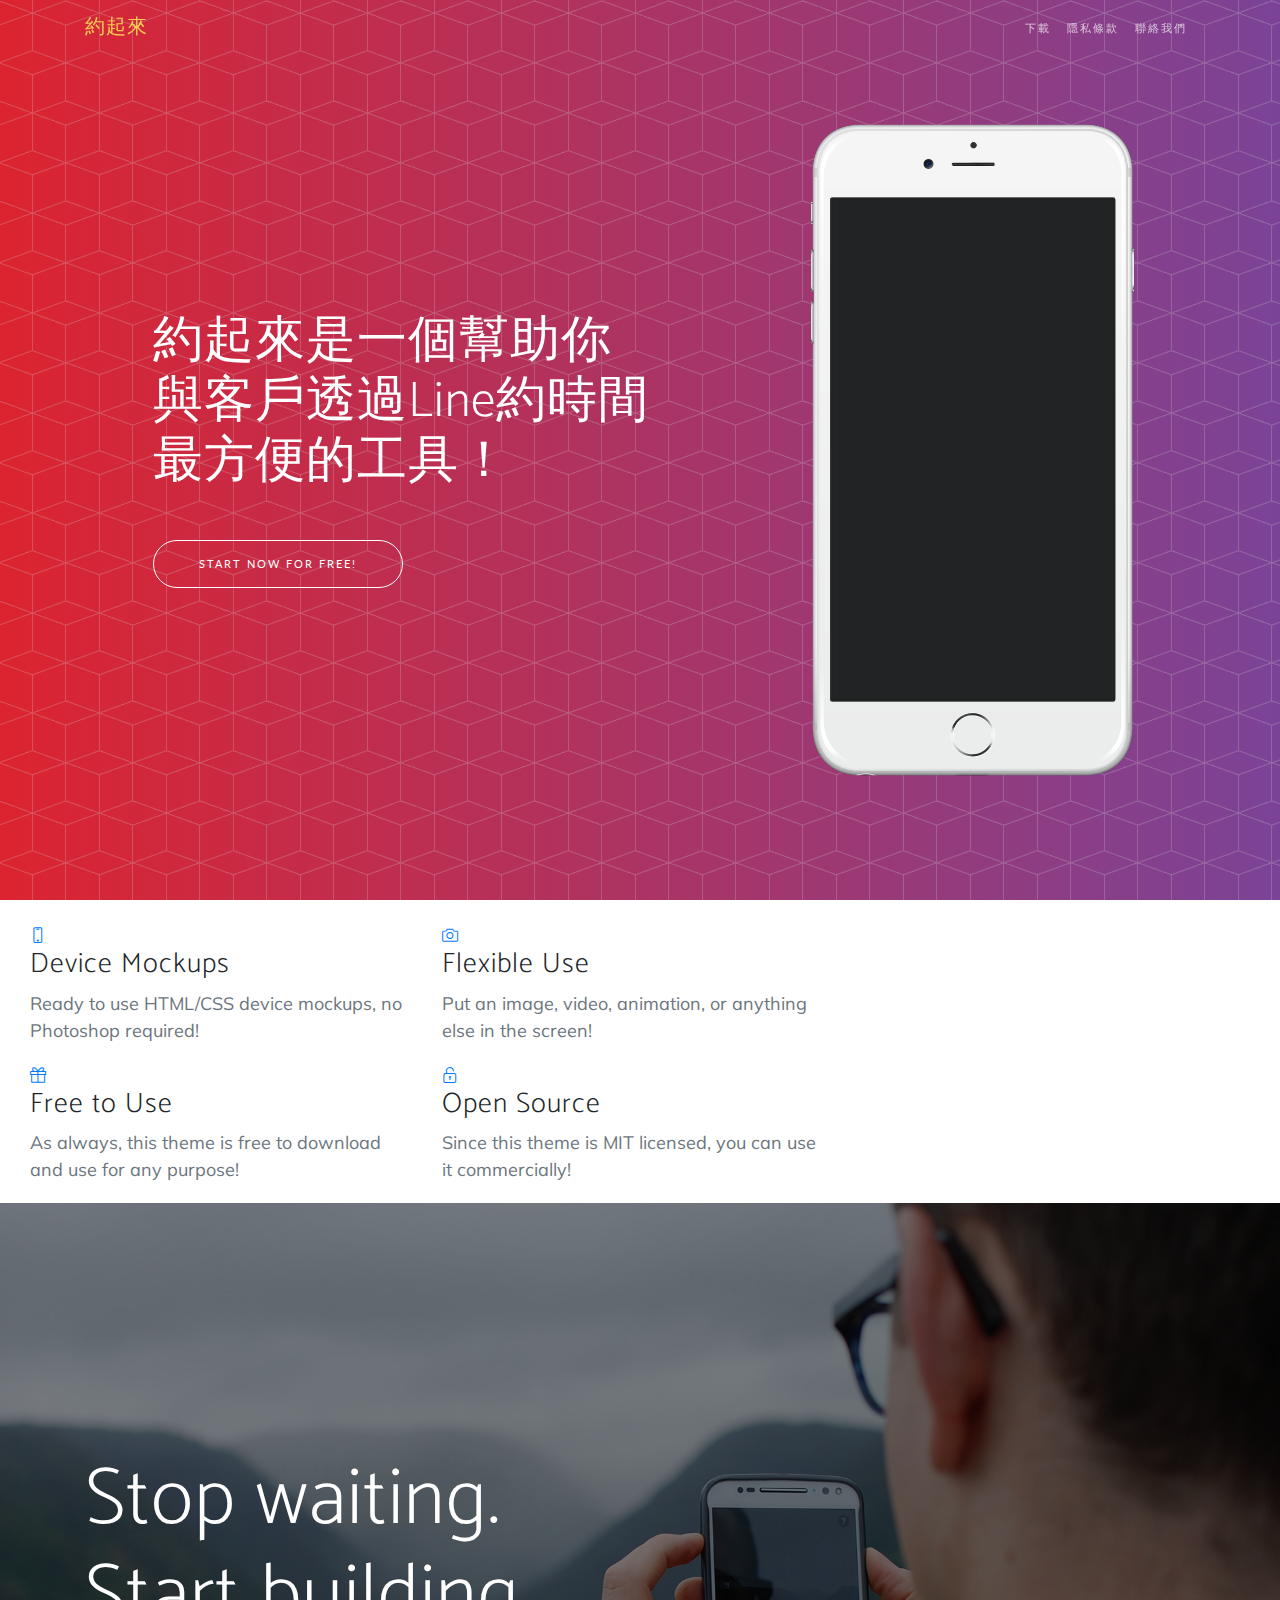
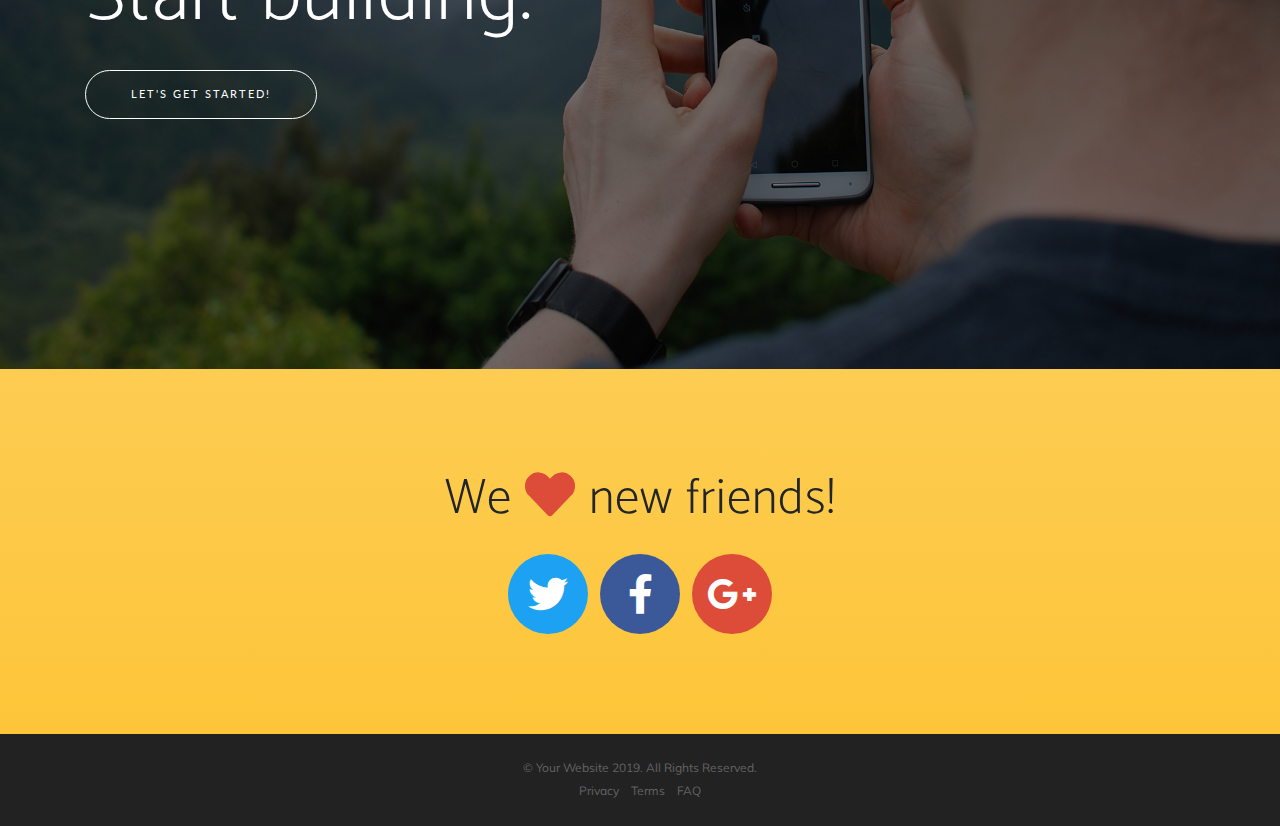
==== index.html @ bdf50055 "init" ====
<!DOCTYPE html>
<html lang="en">

<head>

  <meta charset="utf-8">
  <meta name="viewport" content="width=device-width, initial-scale=1, shrink-to-fit=no">
  <meta name="description" content="">
  <meta name="author" content="">

  <title>約起來 - 與客戶約會議最佳工具</title>

  <!-- Bootstrap core CSS -->
  <link href="vendor/bootstrap/css/bootstrap.min.css" rel="stylesheet">

  <!-- Custom fonts for this template -->
  <link href="vendor/fontawesome-free/css/all.min.css" rel="stylesheet">
  <link rel="stylesheet" href="vendor/simple-line-icons/css/simple-line-icons.css">
  <link href="https://fonts.googleapis.com/css?family=Lato" rel="stylesheet">
  <link href="https://fonts.googleapis.com/css?family=Catamaran:100,200,300,400,500,600,700,800,900" rel="stylesheet">
  <link href="https://fonts.googleapis.com/css?family=Muli" rel="stylesheet">

  <!-- Plugin CSS -->
  <link rel="stylesheet" href="device-mockups/device-mockups.min.css">

  <!-- Custom styles for this template -->
  <link href="css/new-age.min.css" rel="stylesheet">

</head>

<body id="page-top">

  <!-- Navigation -->
  <nav class="navbar navbar-expand-lg navbar-light fixed-top" id="mainNav">
    <div class="container">
      <a class="navbar-brand js-scroll-trigger" href="#page-top">約起來</a>
      <button class="navbar-toggler navbar-toggler-right" type="button" data-toggle="collapse" data-target="#navbarResponsive" aria-controls="navbarResponsive" aria-expanded="false" aria-label="Toggle navigation">
        目錄
        <i class="fas fa-bars"></i>
      </button>
      <div class="collapse navbar-collapse" id="navbarResponsive">
        <ul class="navbar-nav ml-auto">
          <li class="nav-item">
            <a class="nav-link js-scroll-trigger" href="#download">下載</a>
          </li>
          <li class="nav-item">
            <a class="nav-link js-scroll-trigger" href="#features">隱私條款</a>
          </li>
          <li class="nav-item">
            <a class="nav-link js-scroll-trigger" href="#contact">聯絡我們</a>
          </li>
        </ul>
      </div>
    </div>
  </nav>

  <header class="masthead">
    <div class="container h-100">
      <div class="row h-100">
        <div class="col-lg-7 my-auto">
          <div class="header-content mx-auto">
            <h1 class="mb-5">約起來是一個幫助你與客戶透過Line約時間最方便的工具！</h1>
            <a href="#download" class="btn btn-outline btn-xl js-scroll-trigger">Start Now for Free!</a>
          </div>
        </div>
        <div class="col-lg-5 my-auto">
          <div class="device-container">
            <div class="device-mockup iphone6_plus portrait white">
              <div class="device">
                <div class="screen">
                  <!-- Demo image for screen mockup, you can put an image here, some HTML, an animation, video, or anything else! -->
                  <img src="img/demo-screen-1.jpg" class="img-fluid" alt="">
                </div>
                <div class="button">
                  <!-- You can hook the "home button" to some JavaScript events or just remove it -->
                </div>
              </div>
            </div>
          </div>
        </div>
      </div>
    </div>
  </header>
<!--
  <section class="download bg-primary text-center" id="download">
    <div class="container">
      <div class="row">
        <div class="col-md-8 mx-auto">
          <h2 class="section-heading">Discover what all the buzz is about!</h2>
          <p>Our app is available on any mobile device! Download now to get started!</p>
          <div class="badges">
            <a class="badge-link" href="#"><img src="img/google-play-badge.svg" alt=""></a>
            <a class="badge-link" href="#"><img src="img/app-store-badge.svg" alt=""></a>
          </div>
        </div>
      </div>
    </div>
  </section>

  <section class="features" id="features">
    <div class="container">
      <div class="section-heading text-center">
        <h2>Unlimited Features, Unlimited Fun</h2>
        <p class="text-muted">Check out what you can do with this app theme!</p>
        <hr>
      </div>
      <div class="row">
        <div class="col-lg-4 my-auto">
          <div class="device-container">
            <div class="device-mockup iphone6_plus portrait white">
              <div class="device">
                <div class="screen">
                  <!-- Demo image for screen mockup, you can put an image here, some HTML, an animation, video, or anything else! -->
                  <img src="img/demo-screen-1.jpg" class="img-fluid" alt="">
                </div>
                <div class="button">
                  <!-- You can hook the "home button" to some JavaScript events or just remove it -->
                </div>
              </div>
            </div>
          </div>
        </div>
        <div class="col-lg-8 my-auto">
          <div class="container-fluid">
            <div class="row">
              <div class="col-lg-6">
                <div class="feature-item">
                  <i class="icon-screen-smartphone text-primary"></i>
                  <h3>Device Mockups</h3>
                  <p class="text-muted">Ready to use HTML/CSS device mockups, no Photoshop required!</p>
                </div>
              </div>
              <div class="col-lg-6">
                <div class="feature-item">
                  <i class="icon-camera text-primary"></i>
                  <h3>Flexible Use</h3>
                  <p class="text-muted">Put an image, video, animation, or anything else in the screen!</p>
                </div>
              </div>
            </div>
            <div class="row">
              <div class="col-lg-6">
                <div class="feature-item">
                  <i class="icon-present text-primary"></i>
                  <h3>Free to Use</h3>
                  <p class="text-muted">As always, this theme is free to download and use for any purpose!</p>
                </div>
              </div>
              <div class="col-lg-6">
                <div class="feature-item">
                  <i class="icon-lock-open text-primary"></i>
                  <h3>Open Source</h3>
                  <p class="text-muted">Since this theme is MIT licensed, you can use it commercially!</p>
                </div>
              </div>
            </div>
          </div>
        </div>
      </div>
    </div>
  </section>

  <section class="cta">
    <div class="cta-content">
      <div class="container">
        <h2>Stop waiting.<br>Start building.</h2>
        <a href="#contact" class="btn btn-outline btn-xl js-scroll-trigger">Let's Get Started!</a>
      </div>
    </div>
    <div class="overlay"></div>
  </section>

  <section class="contact bg-primary" id="contact">
    <div class="container">
      <h2>We
        <i class="fas fa-heart"></i>
        new friends!</h2>
      <ul class="list-inline list-social">
        <li class="list-inline-item social-twitter">
          <a href="#">
            <i class="fab fa-twitter"></i>
          </a>
        </li>
        <li class="list-inline-item social-facebook">
          <a href="#">
            <i class="fab fa-facebook-f"></i>
          </a>
        </li>
        <li class="list-inline-item social-google-plus">
          <a href="#">
            <i class="fab fa-google-plus-g"></i>
          </a>
        </li>
      </ul>
    </div>
  </section>

  <footer>
    <div class="container">
      <p>&copy; Your Website 2019. All Rights Reserved.</p>
      <ul class="list-inline">
        <li class="list-inline-item">
          <a href="#">Privacy</a>
        </li>
        <li class="list-inline-item">
          <a href="#">Terms</a>
        </li>
        <li class="list-inline-item">
          <a href="#">FAQ</a>
        </li>
      </ul>
    </div>
  </footer>

  <!-- Bootstrap core JavaScript -->
  <script src="vendor/jquery/jquery.min.js"></script>
  <script src="vendor/bootstrap/js/bootstrap.bundle.min.js"></script>

  <!-- Plugin JavaScript -->
  <script src="vendor/jquery-easing/jquery.easing.min.js"></script>

  <!-- Custom scripts for this template -->
  <script src="js/new-age.min.js"></script>

</body>

</html>
---- vendor/simple-line-icons/css/simple-line-icons.css ----
@font-face {
  font-family: 'simple-line-icons';
  src: url('../fonts/Simple-Line-Icons.eot?v=2.4.0');
  src: url('../fonts/Simple-Line-Icons.eot?v=2.4.0#iefix') format('embedded-opentype'), url('../fonts/Simple-Line-Icons.woff2?v=2.4.0') format('woff2'), url('../fonts/Simple-Line-Icons.ttf?v=2.4.0') format('truetype'), url('../fonts/Simple-Line-Icons.woff?v=2.4.0') format('woff'), url('../fonts/Simple-Line-Icons.svg?v=2.4.0#simple-line-icons') format('svg');
  font-weight: normal;
  font-style: normal;
}
/*
 Use the following CSS code if you want to have a class per icon.
 Instead of a list of all class selectors, you can use the generic [class*="icon-"] selector, but it's slower:
*/
.icon-user,
.icon-people,
.icon-user-female,
.icon-user-follow,
.icon-user-following,
.icon-user-unfollow,
.icon-login,
.icon-logout,
.icon-emotsmile,
.icon-phone,
.icon-call-end,
.icon-call-in,
.icon-call-out,
.icon-map,
.icon-location-pin,
.icon-direction,
.icon-directions,
.icon-compass,
.icon-layers,
.icon-menu,
.icon-list,
.icon-options-vertical,
.icon-options,
.icon-arrow-down,
.icon-arrow-left,
.icon-arrow-right,
.icon-arrow-up,
.icon-arrow-up-circle,
.icon-arrow-left-circle,
.icon-arrow-right-circle,
.icon-arrow-down-circle,
.icon-check,
.icon-clock,
.icon-plus,
.icon-minus,
.icon-close,
.icon-event,
.icon-exclamation,
.icon-organization,
.icon-trophy,
.icon-screen-smartphone,
.icon-screen-desktop,
.icon-plane,
.icon-notebook,
.icon-mustache,
.icon-mouse,
.icon-magnet,
.icon-energy,
.icon-disc,
.icon-cursor,
.icon-cursor-move,
.icon-crop,
.icon-chemistry,
.icon-speedometer,
.icon-shield,
.icon-screen-tablet,
.icon-magic-wand,
.icon-hourglass,
.icon-graduation,
.icon-ghost,
.icon-game-controller,
.icon-fire,
.icon-eyeglass,
.icon-envelope-open,
.icon-envelope-letter,
.icon-bell,
.icon-badge,
.icon-anchor,
.icon-wallet,
.icon-vector,
.icon-speech,
.icon-puzzle,
.icon-printer,
.icon-present,
.icon-playlist,
.icon-pin,
.icon-picture,
.icon-handbag,
.icon-globe-alt,
.icon-globe,
.icon-folder-alt,
.icon-folder,
.icon-film,
.icon-feed,
.icon-drop,
.icon-drawer,
.icon-docs,
.icon-doc,
.icon-diamond,
.icon-cup,
.icon-calculator,
.icon-bubbles,
.icon-briefcase,
.icon-book-open,
.icon-basket-loaded,
.icon-basket,
.icon-bag,
.icon-action-undo,
.icon-action-redo,
.icon-wrench,
.icon-umbrella,
.icon-trash,
.icon-tag,
.icon-support,
.icon-frame,
.icon-size-fullscreen,
.icon-size-actual,
.icon-shuffle,
.icon-share-alt,
.icon-share,
.icon-rocket,
.icon-question,
.icon-pie-chart,
.icon-pencil,
.icon-note,
.icon-loop,
.icon-home,
.icon-grid,
.icon-graph,
.icon-microphone,
.icon-music-tone-alt,
.icon-music-tone,
.icon-earphones-alt,
.icon-earphones,
.icon-equalizer,
.icon-like,
.icon-dislike,
.icon-control-start,
.icon-control-rewind,
.icon-control-play,
.icon-control-pause,
.icon-control-forward,
.icon-control-end,
.icon-volume-1,
.icon-volume-2,
.icon-volume-off,
.icon-calendar,
.icon-bulb,
.icon-chart,
.icon-ban,
.icon-bubble,
.icon-camrecorder,
.icon-camera,
.icon-cloud-download,
.icon-cloud-upload,
.icon-envelope,
.icon-eye,
.icon-flag,
.icon-heart,
.icon-info,
.icon-key,
.icon-link,
.icon-lock,
.icon-lock-open,
.icon-magnifier,
.icon-magnifier-add,
.icon-magnifier-remove,
.icon-paper-clip,
.icon-paper-plane,
.icon-power,
.icon-refresh,
.icon-reload,
.icon-settings,
.icon-star,
.icon-symbol-female,
.icon-symbol-male,
.icon-target,
.icon-credit-card,
.icon-paypal,
.icon-social-tumblr,
.icon-social-twitter,
.icon-social-facebook,
.icon-social-instagram,
.icon-social-linkedin,
.icon-social-pinterest,
.icon-social-github,
.icon-social-google,
.icon-social-reddit,
.icon-social-skype,
.icon-social-dribbble,
.icon-social-behance,
.icon-social-foursqare,
.icon-social-soundcloud,
.icon-social-spotify,
.icon-social-stumbleupon,
.icon-social-youtube,
.icon-social-dropbox,
.icon-social-vkontakte,
.icon-social-steam {
  font-family: 'simple-line-icons';
  speak: none;
  font-style: normal;
  font-weight: normal;
  font-variant: normal;
  text-transform: none;
  line-height: 1;
  /* Better Font Rendering =========== */
  -webkit-font-smoothing: antialiased;
  -moz-osx-font-smoothing: grayscale;
}
.icon-user:before {
  content: "\e005";
}
.icon-people:before {
  content: "\e001";
}
.icon-user-female:before {
  content: "\e000";
}
.icon-user-follow:before {
  content: "\e002";
}
.icon-user-following:before {
  content: "\e003";
}
.icon-user-unfollow:before {
  content: "\e004";
}
.icon-login:before {
  content: "\e066";
}
.icon-logout:before {
  content: "\e065";
}
.icon-emotsmile:before {
  content: "\e021";
}
.icon-phone:before {
  content: "\e600";
}
.icon-call-end:before {
  content: "\e048";
}
.icon-call-in:before {
  content: "\e047";
}
.icon-call-out:before {
  content: "\e046";
}
.icon-map:before {
  content: "\e033";
}
.icon-location-pin:before {
  content: "\e096";
}
.icon-direction:before {
  content: "\e042";
}
.icon-directions:before {
  content: "\e041";
}
.icon-compass:before {
  content: "\e045";
}
.icon-layers:before {
  content: "\e034";
}
.icon-menu:before {
  content: "\e601";
}
.icon-list:before {
  content: "\e067";
}
.icon-options-vertical:before {
  content: "\e602";
}
.icon-options:before {
  content: "\e603";
}
.icon-arrow-down:before {
  content: "\e604";
}
.icon-arrow-left:before {
  content: "\e605";
}
.icon-arrow-right:before {
  content: "\e606";
}
.icon-arrow-up:before {
  content: "\e607";
}
.icon-arrow-up-circle:before {
  content: "\e078";
}
.icon-arrow-left-circle:before {
  content: "\e07a";
}
.icon-arrow-right-circle:before {
  content: "\e079";
}
.icon-arrow-down-circle:before {
  content: "\e07b";
}
.icon-check:before {
  content: "\e080";
}
.icon-clock:before {
  content: "\e081";
}
.icon-plus:before {
  content: "\e095";
}
.icon-minus:before {
  content: "\e615";
}
.icon-close:before {
  content: "\e082";
}
.icon-event:before {
  content: "\e619";
}
.icon-exclamation:before {
  content: "\e617";
}
.icon-organization:before {
  content: "\e616";
}
.icon-trophy:before {
  content: "\e006";
}
.icon-screen-smartphone:before {
  content: "\e010";
}
.icon-screen-desktop:before {
  content: "\e011";
}
.icon-plane:before {
  content: "\e012";
}
.icon-notebook:before {
  content: "\e013";
}
.icon-mustache:before {
  content: "\e014";
}
.icon-mouse:before {
  content: "\e015";
}
.icon-magnet:before {
  content: "\e016";
}
.icon-energy:before {
  content: "\e020";
}
.icon-disc:before {
  content: "\e022";
}
.icon-cursor:before {
  content: "\e06e";
}
.icon-cursor-move:before {
  content: "\e023";
}
.icon-crop:before {
  content: "\e024";
}
.icon-chemistry:before {
  content: "\e026";
}
.icon-speedometer:before {
  content: "\e007";
}
.icon-shield:before {
  content: "\e00e";
}
.icon-screen-tablet:before {
  content: "\e00f";
}
.icon-magic-wand:before {
  content: "\e017";
}
.icon-hourglass:before {
  content: "\e018";
}
.icon-graduation:before {
  content: "\e019";
}
.icon-ghost:before {
  content: "\e01a";
}
.icon-game-controller:before {
  content: "\e01b";
}
.icon-fire:before {
  content: "\e01c";
}
.icon-eyeglass:before {
  content: "\e01d";
}
.icon-envelope-open:before {
  content: "\e01e";
}
.icon-envelope-letter:before {
  content: "\e01f";
}
.icon-bell:before {
  content: "\e027";
}
.icon-badge:before {
  content: "\e028";
}
.icon-anchor:before {
  content: "\e029";
}
.icon-wallet:before {
  content: "\e02a";
}
.icon-vector:before {
  content: "\e02b";
}
.icon-speech:before {
  content: "\e02c";
}
.icon-puzzle:before {
  content: "\e02d";
}
.icon-printer:before {
  content: "\e02e";
}
.icon-present:before {
  content: "\e02f";
}
.icon-playlist:before {
  content: "\e030";
}
.icon-pin:before {
  content: "\e031";
}
.icon-picture:before {
  content: "\e032";
}
.icon-handbag:before {
  content: "\e035";
}
.icon-globe-alt:before {
  content: "\e036";
}
.icon-globe:before {
  content: "\e037";
}
.icon-folder-alt:before {
  content: "\e039";
}
.icon-folder:before {
  content: "\e089";
}
.icon-film:before {
  content: "\e03a";
}
.icon-feed:before {
  content: "\e03b";
}
.icon-drop:before {
  content: "\e03e";
}
.icon-drawer:before {
  content: "\e03f";
}
.icon-docs:before {
  content: "\e040";
}
.icon-doc:before {
  content: "\e085";
}
.icon-diamond:before {
  content: "\e043";
}
.icon-cup:before {
  content: "\e044";
}
.icon-calculator:before {
  content: "\e049";
}
.icon-bubbles:before {
  content: "\e04a";
}
.icon-briefcase:before {
  content: "\e04b";
}
.icon-book-open:before {
  content: "\e04c";
}
.icon-basket-loaded:before {
  content: "\e04d";
}
.icon-basket:before {
  content: "\e04e";
}
.icon-bag:before {
  content: "\e04f";
}
.icon-action-undo:before {
  content: "\e050";
}
.icon-action-redo:before {
  content: "\e051";
}
.icon-wrench:before {
  content: "\e052";
}
.icon-umbrella:before {
  content: "\e053";
}
.icon-trash:before {
  content: "\e054";
}
.icon-tag:before {
  content: "\e055";
}
.icon-support:before {
  content: "\e056";
}
.icon-frame:before {
  content: "\e038";
}
.icon-size-fullscreen:before {
  content: "\e057";
}
.icon-size-actual:before {
  content: "\e058";
}
.icon-shuffle:before {
  content: "\e059";
}
.icon-share-alt:before {
  content: "\e05a";
}
.icon-share:before {
  content: "\e05b";
}
.icon-rocket:before {
  content: "\e05c";
}
.icon-question:before {
  content: "\e05d";
}
.icon-pie-chart:before {
  content: "\e05e";
}
.icon-pencil:before {
  content: "\e05f";
}
.icon-note:before {
  content: "\e060";
}
.icon-loop:before {
  content: "\e064";
}
.icon-home:before {
  content: "\e069";
}
.icon-grid:before {
  content: "\e06a";
}
.icon-graph:before {
  content: "\e06b";
}
.icon-microphone:before {
  content: "\e063";
}
.icon-music-tone-alt:before {
  content: "\e061";
}
.icon-music-tone:before {
  content: "\e062";
}
.icon-earphones-alt:before {
  content: "\e03c";
}
.icon-earphones:before {
  content: "\e03d";
}
.icon-equalizer:before {
  content: "\e06c";
}
.icon-like:before {
  content: "\e068";
}
.icon-dislike:before {
  content: "\e06d";
}
.icon-control-start:before {
  content: "\e06f";
}
.icon-control-rewind:before {
  content: "\e070";
}
.icon-control-play:before {
  content: "\e071";
}
.icon-control-pause:before {
  content: "\e072";
}
.icon-control-forward:before {
  content: "\e073";
}
.icon-control-end:before {
  content: "\e074";
}
.icon-volume-1:before {
  content: "\e09f";
}
.icon-volume-2:before {
  content: "\e0a0";
}
.icon-volume-off:before {
  content: "\e0a1";
}
.icon-calendar:before {
  content: "\e075";
}
.icon-bulb:before {
  content: "\e076";
}
.icon-chart:before {
  content: "\e077";
}
.icon-ban:before {
  content: "\e07c";
}
.icon-bubble:before {
  content: "\e07d";
}
.icon-camrecorder:before {
  content: "\e07e";
}
.icon-camera:before {
  content: "\e07f";
}
.icon-cloud-download:before {
  content: "\e083";
}
.icon-cloud-upload:before {
  content: "\e084";
}
.icon-envelope:before {
  content: "\e086";
}
.icon-eye:before {
  content: "\e087";
}
.icon-flag:before {
  content: "\e088";
}
.icon-heart:before {
  content: "\e08a";
}
.icon-info:before {
  content: "\e08b";
}
.icon-key:before {
  content: "\e08c";
}
.icon-link:before {
  content: "\e08d";
}
.icon-lock:before {
  content: "\e08e";
}
.icon-lock-open:before {
  content: "\e08f";
}
.icon-magnifier:before {
  content: "\e090";
}
.icon-magnifier-add:before {
  content: "\e091";
}
.icon-magnifier-remove:before {
  content: "\e092";
}
.icon-paper-clip:before {
  content: "\e093";
}
.icon-paper-plane:before {
  content: "\e094";
}
.icon-power:before {
  content: "\e097";
}
.icon-refresh:before {
  content: "\e098";
}
.icon-reload:before {
  content: "\e099";
}
.icon-settings:before {
  content: "\e09a";
}
.icon-star:before {
  content: "\e09b";
}
.icon-symbol-female:before {
  content: "\e09c";
}
.icon-symbol-male:before {
  content: "\e09d";
}
.icon-target:before {
  content: "\e09e";
}
.icon-credit-card:before {
  content: "\e025";
}
.icon-paypal:before {
  content: "\e608";
}
.icon-social-tumblr:before {
  content: "\e00a";
}
.icon-social-twitter:before {
  content: "\e009";
}
.icon-social-facebook:before {
  content: "\e00b";
}
.icon-social-instagram:before {
  content: "\e609";
}
.icon-social-linkedin:before {
  content: "\e60a";
}
.icon-social-pinterest:before {
  content: "\e60b";
}
.icon-social-github:before {
  content: "\e60c";
}
.icon-social-google:before {
  content: "\e60d";
}
.icon-social-reddit:before {
  content: "\e60e";
}
.icon-social-skype:before {
  content: "\e60f";
}
.icon-social-dribbble:before {
  content: "\e00d";
}
.icon-social-behance:before {
  content: "\e610";
}
.icon-social-foursqare:before {
  content: "\e611";
}
.icon-social-soundcloud:before {
  content: "\e612";
}
.icon-social-spotify:before {
  content: "\e613";
}
.icon-social-stumbleupon:before {
  content: "\e614";
}
.icon-social-youtube:before {
  content: "\e008";
}
.icon-social-dropbox:before {
  content: "\e00c";
}
.icon-social-vkontakte:before {
  content: "\e618";
}
.icon-social-steam:before {
  content: "\e620";
}
---- device-mockups/device-mockups.min.css ----
.device-mockup{position:relative;width:100%;padding-bottom:61.775701%}.device-mockup>.device{position:absolute;top:0;bottom:0;left:0;right:0;width:100%;height:100%;background-size:100% 100%;background-repeat:no-repeat;background-image:url(macbook/macbook.png)}.device-mockup>.device>.screen{position:absolute;top:11.0438729%;bottom:14.6747352%;left:13.364486%;right:13.364486%;overflow:hidden}.device-mockup>.device>.button{position:absolute;top:0;left:0;display:none;overflow:hidden;border-radius:100%;-webkit-border-radius:100%;-moz-border-radius:100%;cursor:pointer}.device-mockup.imac{padding-bottom:81.230769%}.device-mockup.imac>.device{background-image:url(imac/imac.png)}.device-mockup.imac>.device>.screen{top:8.20707071%;bottom:31.6919192%;left:6.61538462%;right:6.61538462%}.device-mockup.macbook{padding-bottom:61.775701%}.device-mockup.macbook>.device{background-image:url(macbook/macbook.png)}.device-mockup.macbook>.device>.screen{top:11.0438729%;bottom:14.6747352%;left:13.364486%;right:13.364486%}.device-mockup.macbook_2015{padding-bottom:57.5%}.device-mockup.macbook_2015.grey>.device,.device-mockup.macbook_2015>.device{background-image:url(macbook_2015/grey.png)}.device-mockup.macbook_2015.silver>.device,.device-mockup.macbook_2015>.device{background-image:url(macbook_2015/silver.png)}.device-mockup.macbook_2015.gold>.device,.device-mockup.macbook_2015>.device{background-image:url(macbook_2015/gold.png)}.device-mockup.macbook_2015>.device>.screen{top:7.5%;bottom:10.9%;left:12.46%;right:12.56%}.device-mockup.iphone5,.device-mockup.iphone5.portrait{padding-bottom:210.57%}.device-mockup.iphone5.landscape{padding-bottom:47.49%}.device-mockup.iphone5.black>.device,.device-mockup.iphone5.portrait.black>.device,.device-mockup.iphone5>.device{background-image:url(iphone5/iphone5_port_black.png)}.device-mockup.iphone5.landscape.black>.device,.device-mockup.iphone5.landscape>.device{background-image:url(iphone5/iphone5_land_black.png)}.device-mockup.iphone5.portrait.white>.device,.device-mockup.iphone5.white>.device{background-image:url(iphone5/iphone5_port_white.png)}.device-mockup.iphone5.landscape.white>.device{background-image:url(iphone5/iphone5_land_white.png)}.device-mockup.iphone5.portrait>.device>.screen,.device-mockup.iphone5>.device>.screen{top:14.78%;bottom:13.78%;left:8.77%;right:7.77%}.device-mockup.iphone5.landscape>.device>.screen{top:7.422488%;bottom:8.422488%;left:14.919127%;right:14.019127%}.device-mockup.iphone5.portrait>.device>.button,.device-mockup.iphone5>.device>.button{display:block;top:88.3%;bottom:2.5%;left:40%;right:40%}.device-mockup.iphone5.landscape>.device>.button{display:block;top:40%;bottom:41%;left:88.4%;right:2.3%}.device-mockup.iphone_se,.device-mockup.iphone_se.portrait{padding-bottom:209.83%}.device-mockup.iphone_se.landscape{padding-bottom:47.66%}.device-mockup.iphone_se.black>.device,.device-mockup.iphone_se.portrait.black>.device,.device-mockup.iphone_se>.device{background-image:url(iphone_se/iphone_se_port_black.png)}.device-mockup.iphone_se.landscape.black>.device,.device-mockup.iphone_se.landscape>.device{background-image:url(iphone_se/iphone_se_land_black.png)}.device-mockup.iphone_se.portrait.white>.device,.device-mockup.iphone_se.white>.device{background-image:url(iphone_se/iphone_se_port_white.png)}.device-mockup.iphone_se.landscape.white>.device{background-image:url(iphone_se/iphone_se_land_white.png)}.device-mockup.iphone_se.gold>.device,.device-mockup.iphone_se.portrait.gold>.device{background-image:url(iphone_se/iphone_se_port_gold.png)}.device-mockup.iphone_se.landscape.gold>.device{background-image:url(iphone_se/iphone_se_land_gold.png)}.device-mockup.iphone_se.portrait.rose>.device,.device-mockup.iphone_se.rose>.device{background-image:url(iphone_se/iphone_se_port_rose.png)}.device-mockup.iphone_se.landscape.rose>.device{background-image:url(iphone_se/iphone_se_land_rose.png)}.device-mockup.iphone_se.portrait>.device>.screen,.device-mockup.iphone_se>.device>.screen{top:16.28%;bottom:16.28%;left:11.77%;right:11.77%}.device-mockup.iphone_se.landscape>.device>.screen{top:11.722488%;bottom:11.722488%;left:16.0191273%;right:16.0191273%}.device-mockup.iphone_se.portrait>.device>.button,.device-mockup.iphone_se>.device>.button{display:block;top:86.3%;bottom:5.5%;left:42%;right:42%}.device-mockup.iphone_se.landscape>.device>.button{display:block;top:42%;bottom:42%;left:86.4%;right:5.1%}.device-mockup.iphone6,.device-mockup.iphone6.portrait{padding-bottom:207.19%}.device-mockup.iphone6.landscape{padding-bottom:48.76%}.device-mockup.iphone6.black>.device,.device-mockup.iphone6.portrait.black>.device,.device-mockup.iphone6>.device{background-image:url(iphone_6/iphone_6_port_black.png)}.device-mockup.iphone6.landscape.black>.device,.device-mockup.iphone6.landscape>.device{background-image:url(iphone_6/iphone_6_land_black.png)}.device-mockup.iphone6.portrait.white>.device,.device-mockup.iphone6.white>.device{background-image:url(iphone_6/iphone_6_port_white.png)}.device-mockup.iphone6.landscape.white>.device{background-image:url(iphone_6/iphone_6_land_white.png)}.device-mockup.iphone6.gold>.device,.device-mockup.iphone6.portrait.gold>.device{background-image:url(iphone_6/iphone_6_port_gold.png)}.device-mockup.iphone6.landscape.gold>.device{background-image:url(iphone_6/iphone_6_land_gold.png)}.device-mockup.iphone6.portrait>.device>.screen,.device-mockup.iphone6>.device>.screen{top:12.58%;bottom:12.88%;left:6.77%;right:6.77%}.device-mockup.iphone6.landscape>.device>.screen{top:6.77%;bottom:6.77%;left:12.58%;right:12.88%}.device-mockup.iphone6.portrait>.device>.button,.device-mockup.iphone6>.device>.button{display:block;top:88.6%;bottom:3.2%;left:42%;right:42%}.device-mockup.iphone6.landscape>.device>.button{display:block;top:42%;bottom:42%;left:88.6%;right:3.2%}.device-mockup.iphone6_plus,.device-mockup.iphone6_plus.portrait{padding-bottom:201.76%}.device-mockup.iphone6_plus.landscape{padding-bottom:49.56%}.device-mockup.iphone6_plus.black>.device,.device-mockup.iphone6_plus.portrait.black>.device,.device-mockup.iphone6_plus>.device{background-image:url(iphone_6_plus/iphone_6_plus_black_port.png)}.device-mockup.iphone6_plus.landscape.black>.device,.device-mockup.iphone6_plus.landscape>.device{background-image:url(iphone_6_plus/iphone_6_plus_black_land.png)}.device-mockup.iphone6_plus.portrait.white>.device,.device-mockup.iphone6_plus.white>.device{background-image:url(iphone_6_plus/iphone_6_plus_white_port.png)}.device-mockup.iphone6_plus.landscape.white>.device{background-image:url(iphone_6_plus/iphone_6_plus_white_land.png)}.device-mockup.iphone6_plus.gold>.device,.device-mockup.iphone6_plus.portrait.gold>.device{background-image:url(iphone_6_plus/iphone_6_plus_gold_port.png)}.device-mockup.iphone6_plus.landscape.gold>.device{background-image:url(iphone_6_plus/iphone_6_plus_gold_land.png)}.device-mockup.iphone6_plus.portrait>.device>.screen,.device-mockup.iphone6_plus>.device>.screen{top:11.58%;bottom:11.58%;left:5.97%;right:5.97%}.device-mockup.iphone6_plus.landscape>.device>.screen{top:5.97%;bottom:5.97%;left:11.38%;right:11.58%}.device-mockup.iphone6_plus.portrait>.device>.button,.device-mockup.iphone6_plus>.device>.button{display:block;top:89.9%;bottom:3.2%;left:43%;right:43%}.device-mockup.iphone6_plus.landscape>.device>.button{display:block;top:43%;bottom:43%;left:89.9%;right:3.2%}.device-mockup.ipad,.device-mockup.ipad.portrait{padding-bottom:128.406276%}.device-mockup.ipad.landscape{padding-bottom:79.9086758%}.device-mockup.ipad.black>.device,.device-mockup.ipad.portrait.black>.device,.device-mockup.ipad>.device{background-image:url(ipad/ipad_port_black.png)}.device-mockup.ipad.portrait.white>.device,.device-mockup.ipad.white>.device{background-image:url(ipad/ipad_port_white.png)}.device-mockup.ipad.landscape.black>.device,.device-mockup.ipad.landscape>.device{background-image:url(ipad/ipad_land_black.png)}.device-mockup.ipad.landscape.white>.device{background-image:url(ipad/ipad_land_white.png)}.device-mockup.ipad.portrait>.device>.screen,.device-mockup.ipad>.device>.screen{top:12.025723%;bottom:12.154341%;left:13.45995%;right:13.45995%}.device-mockup.ipad.landscape>.device>.screen{top:13.87755102%;bottom:13.87755102%;left:11.5459883%;right:11.5459883%}.device-mockup.ipad.portrait>.device>.button,.device-mockup.ipad>.device>.button{display:block;top:90.2%;bottom:5.5%;left:47.3%;right:47.3%}.device-mockup.ipad.landscape>.device>.button{display:block;top:47.3%;bottom:47.3%;left:90.8%;right:4.9%}.device-mockup.ipad_air,.device-mockup.ipad_air.portrait{padding-bottom:141.27%}.device-mockup.ipad_air.landscape{padding-bottom:70.79%}.device-mockup.ipad_air.grey>.device,.device-mockup.ipad_air.portrait.grey>.device,.device-mockup.ipad_air>.device{background-image:url(ipad_air/ipad_air_gray_port.png)}.device-mockup.ipad_air.portrait.silver>.device,.device-mockup.ipad_air.silver>.device{background-image:url(ipad_air/ipad_air_silver_port.png)}.device-mockup.ipad_air.landscape.grey>.device,.device-mockup.ipad_air.landscape>.device{background-image:url(ipad_air/ipad_air_gray_land.png)}.device-mockup.ipad_air.landscape.silver>.device{background-image:url(ipad_air/ipad_air_silver_land.png)}.device-mockup.ipad_air.portrait>.device>.screen,.device-mockup.ipad_air>.device>.screen{top:9.025723%;bottom:9.154341%;left:7.45995%;right:6.45995%}.device-mockup.ipad_air.landscape>.device>.screen{top:6.877551%;bottom:6.877551%;left:9.545988%;right:9.545988%}.device-mockup.ipad_air.portrait>.device>.button,.device-mockup.ipad_air>.device>.button{display:block;top:93.2%;bottom:2.5%;left:47.3%;right:47.3%}.device-mockup.ipad_air.landscape>.device>.button{display:block;top:47.3%;bottom:47.3%;left:93.1%;right:2.1%}.device-mockup.ipad_air_2,.device-mockup.ipad_air_2.portrait{padding-bottom:141.38%}.device-mockup.ipad_air_2.landscape{padding-bottom:70.73%}.device-mockup.ipad_air_2.grey>.device,.device-mockup.ipad_air_2.portrait.grey>.device,.device-mockup.ipad_air_2>.device{background-image:url(ipad_air_2/ipad_air_2_gray_port.png)}.device-mockup.ipad_air_2.portrait.silver>.device,.device-mockup.ipad_air_2.silver>.device{background-image:url(ipad_air_2/ipad_air_2_silver_port.png)}.device-mockup.ipad_air_2.gold>.device,.device-mockup.ipad_air_2.portrait.gold>.device{background-image:url(ipad_air_2/ipad_air_2_gold_port.png)}.device-mockup.ipad_air_2.landscape.grey>.device,.device-mockup.ipad_air_2.landscape>.device{background-image:url(ipad_air_2/ipad_air_2_gray_land.png)}.device-mockup.ipad_air_2.landscape.silver>.device{background-image:url(ipad_air_2/ipad_air_2_silver_land.png)}.device-mockup.ipad_air_2.landscape.gold>.device{background-image:url(ipad_air_2/ipad_air_2_gold_land.png)}.device-mockup.ipad_air_2.portrait>.device>.screen,.device-mockup.ipad_air_2>.device>.screen{top:9.025723%;bottom:8.854341%;left:6.15995%;right:6.15995%}.device-mockup.ipad_air_2.landscape>.device>.screen{top:6.277551%;bottom:6.277551%;left:8.545988%;right:8.545988%}.device-mockup.ipad_air_2.portrait>.device>.button,.device-mockup.ipad_air_2>.device>.button{display:block;top:93.2%;bottom:2.1%;left:46.3%;right:46.5%}.device-mockup.ipad_air_2.landscape>.device>.button{display:block;top:46.5%;bottom:46.8%;left:93.5%;right:1.9%}.device-mockup.ipad_pro,.device-mockup.ipad_pro.portrait{padding-bottom:138.63%}.device-mockup.ipad_pro.landscape{padding-bottom:72.14%}.device-mockup.ipad_pro.grey>.device,.device-mockup.ipad_pro.portrait.grey>.device,.device-mockup.ipad_pro>.device{background-image:url(ipad_pro/ipad_pro_port_black.png)}.device-mockup.ipad_pro.portrait.silver>.device,.device-mockup.ipad_pro.silver>.device{background-image:url(ipad_pro/ipad_pro_port_silver.png)}.device-mockup.ipad_pro.gold>.device,.device-mockup.ipad_pro.portrait.gold>.device{background-image:url(ipad_pro/ipad_pro_port_gold.png)}.device-mockup.ipad_pro.landscape.grey>.device,.device-mockup.ipad_pro.landscape>.device{background-image:url(ipad_pro/ipad_pro_land_black.png)}.device-mockup.ipad_pro.landscape.silver>.device{background-image:url(ipad_pro/ipad_pro_land_silver.png)}.device-mockup.ipad_pro.landscape.gold>.device{background-image:url(ipad_pro/ipad_pro_land_gold.png)}.device-mockup.ipad_pro.portrait>.device>.screen,.device-mockup.ipad_pro>.device>.screen{top:7.025723%;bottom:6.854341%;left:5.15995%;right:5.15995%}.device-mockup.ipad_pro.landscape>.device>.screen{top:5.177551%;bottom:5.177551%;left:6.945988%;right:6.945988%}.device-mockup.ipad_pro.portrait>.device>.button,.device-mockup.ipad_pro>.device>.button{display:block;top:94.9%;bottom:1.5%;left:47.3%;right:47.1%}.device-mockup.ipad_pro.landscape>.device>.button{display:block;top:47.5%;bottom:47.5%;left:94.8%;right:1.5%}.device-mockup.galaxy_s3,.device-mockup.galaxy_s3.portrait{padding-bottom:178.787879%}.device-mockup.galaxy_s3.landscape{padding-bottom:55.9322034%}.device-mockup.galaxy_s3.black>.device,.device-mockup.galaxy_s3.portrait.black>.device,.device-mockup.galaxy_s3>.device{background-image:url(galaxy_s3/s3_port_black.png)}.device-mockup.galaxy_s3.landscape.black>.device,.device-mockup.galaxy_s3.landscape>.device{background-image:url(galaxy_s3/s3_land_black.png)}.device-mockup.galaxy_s3.portrait.white>.device,.device-mockup.galaxy_s3.white>.device{background-image:url(galaxy_s3/s3_port_white.png)}.device-mockup.galaxy_s3.landscape.white>.device{background-image:url(galaxy_s3/s3_land_white.png)}.device-mockup.galaxy_s3.portrait>.device>.screen,.device-mockup.galaxy_s3>.device>.screen{top:12.3728814%;bottom:15.5367232%;left:13.8383838%;right:13.8383838%}.device-mockup.galaxy_s3.landscape>.device>.screen{top:13.8383838%;bottom:13.8383838%;left:12.3728814%;right:15.5367232%}.device-mockup.galaxy_s5,.device-mockup.galaxy_s5.portrait{padding-bottom:194.188862%}.device-mockup.galaxy_s5.landscape{padding-bottom:51.496259%}.device-mockup.galaxy_s5.black>.device,.device-mockup.galaxy_s5.portrait.black>.device,.device-mockup.galaxy_s5>.device{background-image:url(galaxy_s5/galaxy_s5_port_black.png)}.device-mockup.galaxy_s5.landscape.black>.device,.device-mockup.galaxy_s5.landscape>.device{background-image:url(galaxy_s5/galaxy_s5_land_black.png)}.device-mockup.galaxy_s5.portrait.white>.device,.device-mockup.galaxy_s5.white>.device{background-image:url(galaxy_s5/galaxy_s5_port_white.png)}.device-mockup.galaxy_s5.landscape.white>.device{background-image:url(galaxy_s5/galaxy_s5_land_white.png)}.device-mockup.galaxy_s5.portrait>.device>.screen,.device-mockup.galaxy_s5>.device>.screen{top:10.2%;bottom:10.1%;left:6.3%;right:6.4%}.device-mockup.galaxy_s5.landscape>.device>.screen{top:6.6%;bottom:6.2%;left:10.15%;right:10%}.device-mockup.galaxy_tab4,.device-mockup.galaxy_tab4.landscape{padding-bottom:72.689464%}.device-mockup.galaxy_tab4.black>.device,.device-mockup.galaxy_tab4.landscape.black>.device,.device-mockup.galaxy_tab4>.device{background-image:url(galaxy_tab4/galaxy_tab4_land_black.png)}.device-mockup.galaxy_tab4.landscape.white>.device,.device-mockup.galaxy_tab4.white>.device{background-image:url(galaxy_tab4/galaxy_tab4_land_white.png)}.device-mockup.galaxy_tab4.landscape>.device>.screen,.device-mockup.galaxy_tab4>.device>.screen{top:11.5%;bottom:11.5%;left:5.4%;right:5.2%}.device-mockup.lumia920,.device-mockup.lumia920.portrait{padding-bottom:172.796353%}.device-mockup.lumia920.landscape{padding-bottom:56.3330381%}.device-mockup.lumia920.portrait>.device,.device-mockup.lumia920>.device{background-image:url(lumia920/lumia920_port.png)}.device-mockup.lumia920.landscape>.device{background-image:url(lumia920/lumia920_land.png)}.device-mockup.lumia920.portrait>.device>.screen,.device-mockup.lumia920>.device>.screen{top:10.6420405%;bottom:18.9973615%;left:13.5258359%;right:13.5258359%}.device-mockup.lumia920.landscape>.device>.screen{top:12.2641509%;bottom:12.2641509%;left:10.5403012%;right:18.6005314%}.device-mockup.nexus7,.device-mockup.nexus7.portrait{padding-bottom:156.521739%}.device-mockup.nexus7.landscape{padding-bottom:63.6678201%}.device-mockup.nexus7.portrait>.device,.device-mockup.nexus7>.device{background-image:url(nexus7/nexus7_port.png)}.device-mockup.nexus7.landscape>.device{background-image:url(nexus7/nexus7_land.png)}.device-mockup.nexus7.portrait>.device>.screen,.device-mockup.nexus7>.device>.screen{top:13.1365741%;bottom:12.7893519%;left:13.7681159%;right:13.7681159%}.device-mockup.nexus7.landscape>.device>.screen{top:13.7681159%;bottom:13.7681159%;left:13.0911188%;right:13.0911188%}.device-mockup.surface,.device-mockup.surface.landscape{padding-bottom:64.7584973%}.device-mockup.surface.landscape>.device,.device-mockup.surface>.device{background-image:url(surface/surface.png)}.device-mockup.surface.landscape>.device>.screen,.device-mockup.surface>.device>.screen{top:14.5488029%;bottom:14.9171271%;left:9.36195587%;right:9.36195587%}.device-mockup.samsung_tv,.device-mockup.samsung_tv.landscape{padding-bottom:64.68%}.device-mockup.samsung_tv.landscape>.device,.device-mockup.samsung_tv>.device{background-image:url(samsung_tv/samsung_tv.png)}.device-mockup.samsung_tv.landscape>.device>.screen,.device-mockup.samsung_tv>.device>.screen{top:2.148803%;bottom:12.817127%;left:1.261956%;right:1.361956%}
---- css/new-age.min.css ----
/*!
 * Start Bootstrap - New Age v5.0.7 (https://startbootstrap.com/template-overviews/new-age)
 * Copyright 2013-2019 Start Bootstrap
 * Licensed under MIT (https://github.com/BlackrockDigital/startbootstrap-new-age/blob/master/LICENSE)
 */body,html{width:100%;height:100%}body{font-family:Muli,Helvetica,Arial,sans-serif}a{color:#fdcc52;transition:all .35s}a:focus,a:hover{color:#fcbd20}hr{max-width:100px;margin:25px auto 0;border-width:1px;border-color:rgba(34,34,34,.1)}hr.light{border-color:#fff}h1,h2,h3,h4,h5,h6{font-family:Catamaran,Helvetica,Arial,sans-serif;font-weight:200;letter-spacing:1px}p{font-size:18px;line-height:1.5;margin-bottom:20px}section{padding:100px 0}section h2{font-size:50px}#mainNav{border-color:rgba(34,34,34,.05);background-color:#fff;transition:all .35s;font-family:Catamaran,Helvetica,Arial,sans-serif;font-weight:200;letter-spacing:1px}#mainNav .navbar-brand{color:#fdcc52;font-family:Catamaran,Helvetica,Arial,sans-serif;font-weight:200;letter-spacing:1px}#mainNav .navbar-brand:focus,#mainNav .navbar-brand:hover{color:#fcbd20}#mainNav .navbar-toggler{font-size:12px;padding:8px 10px;color:#222}#mainNav .navbar-nav>li>a{font-size:11px;font-family:Lato,Helvetica,Arial,sans-serif;letter-spacing:2px;text-transform:uppercase}#mainNav .navbar-nav>li>a.active{color:#fdcc52!important;background-color:transparent}#mainNav .navbar-nav>li>a.active:hover{background-color:transparent}#mainNav .navbar-nav>li>a,#mainNav .navbar-nav>li>a:focus{color:#222}#mainNav .navbar-nav>li>a:focus:hover,#mainNav .navbar-nav>li>a:hover{color:#fdcc52}@media (min-width:992px){#mainNav{border-color:transparent;background-color:transparent}#mainNav .navbar-brand{color:fade(white,70%)}#mainNav .navbar-brand:focus,#mainNav .navbar-brand:hover{color:#fff}#mainNav .navbar-nav>li>a,#mainNav .navbar-nav>li>a:focus{color:rgba(255,255,255,.7)}#mainNav .navbar-nav>li>a:focus:hover,#mainNav .navbar-nav>li>a:hover{color:#fff}#mainNav.navbar-shrink{border-color:rgba(34,34,34,.1);background-color:#fff}#mainNav.navbar-shrink .navbar-brand{color:#222}#mainNav.navbar-shrink .navbar-brand:focus,#mainNav.navbar-shrink .navbar-brand:hover{color:#fdcc52}#mainNav.navbar-shrink .navbar-nav>li>a,#mainNav.navbar-shrink .navbar-nav>li>a:focus{color:#222}#mainNav.navbar-shrink .navbar-nav>li>a:focus:hover,#mainNav.navbar-shrink .navbar-nav>li>a:hover{color:#fdcc52}}header.masthead{position:relative;width:100%;padding-top:150px;padding-bottom:100px;color:#fff;background:url(../img/bg-pattern.png),#7b4397;background:url(../img/bg-pattern.png),linear-gradient(to left,#7b4397,#dc2430)}header.masthead .header-content{max-width:500px;margin-bottom:100px;text-align:center}header.masthead .header-content h1{font-size:30px}header.masthead .device-container{max-width:325px;margin-right:auto;margin-left:auto}header.masthead .device-container .screen img{border-radius:3px}@media (min-width:992px){header.masthead{height:100vh;min-height:775px;padding-top:0;padding-bottom:0}header.masthead .header-content{margin-bottom:0;text-align:left}header.masthead .header-content h1{font-size:50px}header.masthead .device-container{max-width:325px}}section.download{position:relative;padding:150px 0}section.download h2{font-size:50px;margin-top:0}section.download .badges .badge-link{display:block;margin-bottom:25px}section.download .badges .badge-link:last-child{margin-bottom:0}section.download .badges .badge-link img{height:60px}@media (min-width:768px){section.download .badges .badge-link{display:inline-block;margin-bottom:0}}@media (min-width:768px){section.download h2{font-size:70px}}section.features .section-heading{margin-bottom:100px}section.features .section-heading h2{margin-top:0}section.features .section-heading p{margin-bottom:0}section.features .device-container,section.features .feature-item{max-width:325px;margin:0 auto}section.features .device-container{margin-bottom:100px}@media (min-width:992px){section.features .device-container{margin-bottom:0}}section.features .feature-item{padding-top:50px;padding-bottom:50px;text-align:center}section.features .feature-item h3{font-size:30px}section.features .feature-item i{font-size:80px;display:block;margin-bottom:15px;background:linear-gradient(to left,#7b4397,#dc2430);-webkit-background-clip:text;-webkit-text-fill-color:transparent}section.cta{position:relative;padding:250px 0;background-image:url(../img/bg-cta.jpg);background-position:center;background-size:cover}section.cta .cta-content{position:relative;z-index:1}section.cta .cta-content h2{font-size:50px;max-width:450px;margin-top:0;margin-bottom:25px;color:#fff}@media (min-width:768px){section.cta .cta-content h2{font-size:80px}}section.cta .overlay{position:absolute;top:0;left:0;width:100%;height:100%;background-color:rgba(0,0,0,.5)}section.contact{text-align:center}section.contact h2{margin-top:0;margin-bottom:25px}section.contact h2 i{color:#dd4b39}section.contact ul.list-social{margin-bottom:0}section.contact ul.list-social li a{font-size:40px;line-height:80px;display:block;width:80px;height:80px;color:#fff;border-radius:100%}section.contact ul.list-social li.social-twitter a{background-color:#1da1f2}section.contact ul.list-social li.social-twitter a:hover{background-color:#0d95e8}section.contact ul.list-social li.social-facebook a{background-color:#3b5998}section.contact ul.list-social li.social-facebook a:hover{background-color:#344e86}section.contact ul.list-social li.social-google-plus a{background-color:#dd4b39}section.contact ul.list-social li.social-google-plus a:hover{background-color:#d73925}footer{padding:25px 0;text-align:center;color:rgba(255,255,255,.3);background-color:#222}footer p{font-size:12px;margin:0}footer ul{margin-bottom:0}footer ul li a{font-size:12px;color:rgba(255,255,255,.3)}footer ul li a.active,footer ul li a:active,footer ul li a:focus,footer ul li a:hover{text-decoration:none}.bg-primary{background:#fdcc52;background:linear-gradient(#fdcc52,#fdc539)}.text-primary{color:#fdcc52}.no-gutter>[class*=col-]{padding-right:0;padding-left:0}.btn-outline{color:#fff;border:1px solid;border-color:#fff}.btn-outline.active,.btn-outline:active,.btn-outline:focus,.btn-outline:hover{color:#fff;border-color:#fdcc52;background-color:#fdcc52}.btn{border-radius:300px;font-family:Lato,Helvetica,Arial,sans-serif;letter-spacing:2px;text-transform:uppercase}.btn-xl{font-size:11px;padding:15px 45px}
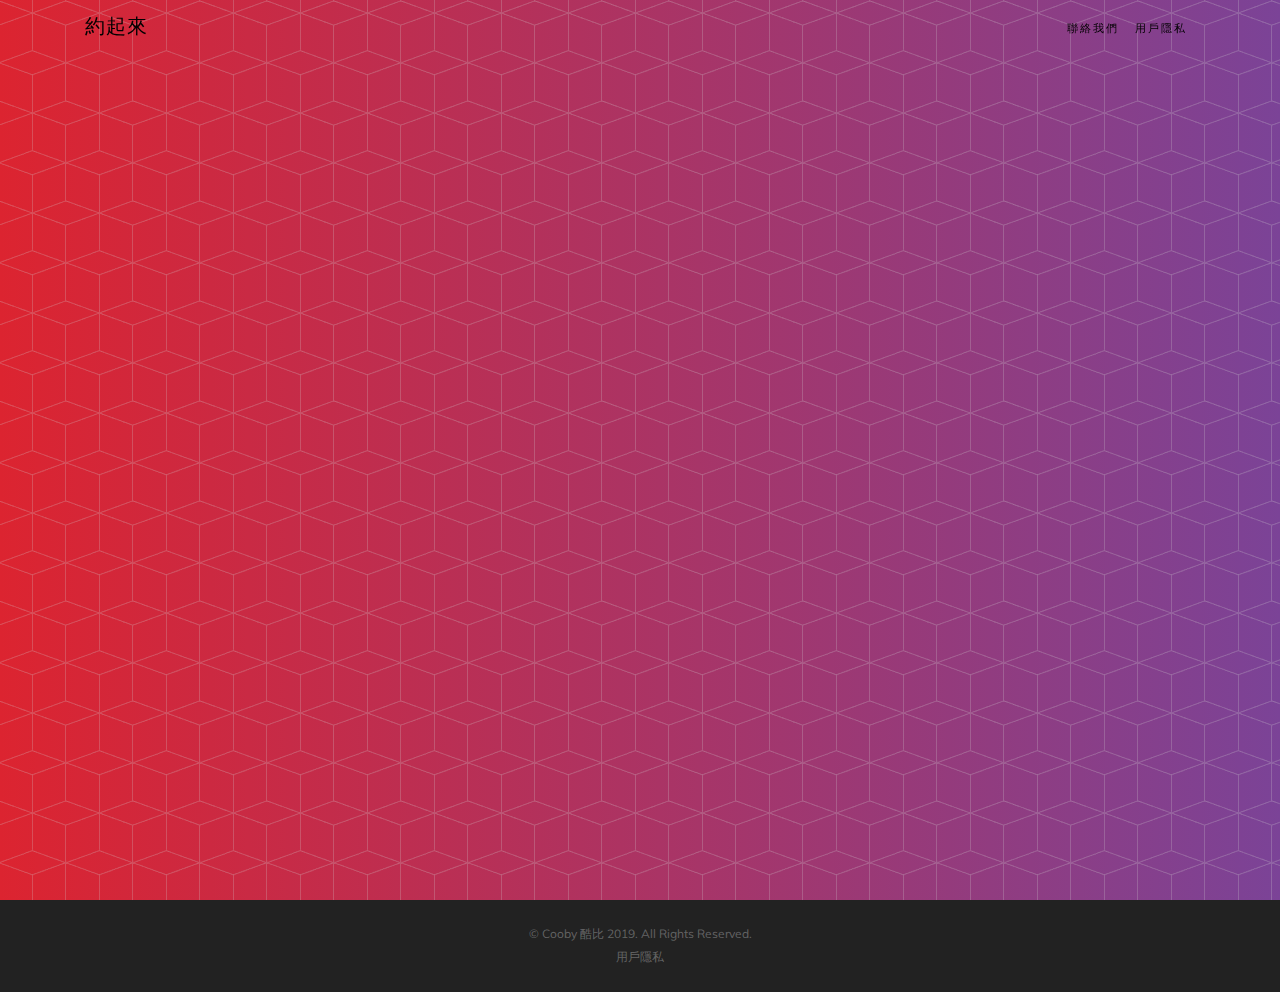
==== commit c464f7dc: "replaced with typeform qs" ====
--- a/index.html
+++ b/index.html
@@ -33,7 +33,7 @@
   <!-- Navigation -->
   <nav class="navbar navbar-expand-lg navbar-light fixed-top" id="mainNav">
     <div class="container">
-      <a class="navbar-brand js-scroll-trigger" href="#page-top">約起來</a>
+      <a class="navbar-brand js-scroll-trigger" href="#page-top" style="color: black">約起來</a>
       <button class="navbar-toggler navbar-toggler-right" type="button" data-toggle="collapse" data-target="#navbarResponsive" aria-controls="navbarResponsive" aria-expanded="false" aria-label="Toggle navigation">
         目錄
         <i class="fas fa-bars"></i>
@@ -41,13 +41,10 @@
       <div class="collapse navbar-collapse" id="navbarResponsive">
         <ul class="navbar-nav ml-auto">
           <li class="nav-item">
-            <a class="nav-link js-scroll-trigger" href="#download">下載</a>
+            <a class="nav-link js-scroll-trigger" href="mailto:wenhshaw@gmail.com" style="color: black;">聯絡我們</a>
           </li>
           <li class="nav-item">
-            <a class="nav-link js-scroll-trigger" href="#features">隱私條款</a>
-          </li>
-          <li class="nav-item">
-            <a class="nav-link js-scroll-trigger" href="#contact">聯絡我們</a>
+            <a class="nav-link js-scroll-trigger" href="privacy.html" style="color: black;">用戶隱私</a>
           </li>
         </ul>
       </div>
@@ -55,158 +52,26 @@
   </nav>
 
   <header class="masthead">
-    <div class="container h-100">
+    <html> <head> <meta name="viewport" content="width=device-width, initial-scale=1.0, maximum-scale=1.0, user-scalable=0"> <title>約起來免費測試報名</title> <style type="text/css"> html{ margin: 0; height: 100%; overflow: hidden; } iframe{ position: absolute; left:0; right:0; bottom:0; top:0; border:0; } </style> </head> <body> <iframe id="typeform-full" width="100%" height="100%" frameborder="0" src="https://wenshaw.typeform.com/to/CJPUgx"></iframe> <script type="text/javascript" src="https://embed.typeform.com/embed.js"></script> </body> </html>
+    <!-- <div class="container h-100">
       <div class="row h-100">
-        <div class="col-lg-7 my-auto">
+        <div class="col-lg-10 my-auto">
           <div class="header-content mx-auto">
-            <h1 class="mb-5">約起來是一個幫助你與客戶透過Line約時間最方便的工具！</h1>
-            <a href="#download" class="btn btn-outline btn-xl js-scroll-trigger">Start Now for Free!</a>
+            <h1 class="mb-10">約起來，一個幫助你與客戶透過Line約時間最佳工具！</h1>
+            <a href="mailto:wenhshaw@gmail.com?subject=預先註冊使用約起來" class="btn btn-outline btn-xl js-scroll-trigger">搶先使用</a>
           </div>
         </div>
-        <div class="col-lg-5 my-auto">
-          <div class="device-container">
-            <div class="device-mockup iphone6_plus portrait white">
-              <div class="device">
-                <div class="screen">
-                  <!-- Demo image for screen mockup, you can put an image here, some HTML, an animation, video, or anything else! -->
-                  <img src="img/demo-screen-1.jpg" class="img-fluid" alt="">
-                </div>
-                <div class="button">
-                  <!-- You can hook the "home button" to some JavaScript events or just remove it -->
-                </div>
-              </div>
-            </div>
-          </div>
-        </div>
+
       </div>
-    </div>
+    </div> -->
   </header>
-<!--
-  <section class="download bg-primary text-center" id="download">
-    <div class="container">
-      <div class="row">
-        <div class="col-md-8 mx-auto">
-          <h2 class="section-heading">Discover what all the buzz is about!</h2>
-          <p>Our app is available on any mobile device! Download now to get started!</p>
-          <div class="badges">
-            <a class="badge-link" href="#"><img src="img/google-play-badge.svg" alt=""></a>
-            <a class="badge-link" href="#"><img src="img/app-store-badge.svg" alt=""></a>
-          </div>
-        </div>
-      </div>
-    </div>
-  </section>
-
-  <section class="features" id="features">
-    <div class="container">
-      <div class="section-heading text-center">
-        <h2>Unlimited Features, Unlimited Fun</h2>
-        <p class="text-muted">Check out what you can do with this app theme!</p>
-        <hr>
-      </div>
-      <div class="row">
-        <div class="col-lg-4 my-auto">
-          <div class="device-container">
-            <div class="device-mockup iphone6_plus portrait white">
-              <div class="device">
-                <div class="screen">
-                  <!-- Demo image for screen mockup, you can put an image here, some HTML, an animation, video, or anything else! -->
-                  <img src="img/demo-screen-1.jpg" class="img-fluid" alt="">
-                </div>
-                <div class="button">
-                  <!-- You can hook the "home button" to some JavaScript events or just remove it -->
-                </div>
-              </div>
-            </div>
-          </div>
-        </div>
-        <div class="col-lg-8 my-auto">
-          <div class="container-fluid">
-            <div class="row">
-              <div class="col-lg-6">
-                <div class="feature-item">
-                  <i class="icon-screen-smartphone text-primary"></i>
-                  <h3>Device Mockups</h3>
-                  <p class="text-muted">Ready to use HTML/CSS device mockups, no Photoshop required!</p>
-                </div>
-              </div>
-              <div class="col-lg-6">
-                <div class="feature-item">
-                  <i class="icon-camera text-primary"></i>
-                  <h3>Flexible Use</h3>
-                  <p class="text-muted">Put an image, video, animation, or anything else in the screen!</p>
-                </div>
-              </div>
-            </div>
-            <div class="row">
-              <div class="col-lg-6">
-                <div class="feature-item">
-                  <i class="icon-present text-primary"></i>
-                  <h3>Free to Use</h3>
-                  <p class="text-muted">As always, this theme is free to download and use for any purpose!</p>
-                </div>
-              </div>
-              <div class="col-lg-6">
-                <div class="feature-item">
-                  <i class="icon-lock-open text-primary"></i>
-                  <h3>Open Source</h3>
-                  <p class="text-muted">Since this theme is MIT licensed, you can use it commercially!</p>
-                </div>
-              </div>
-            </div>
-          </div>
-        </div>
-      </div>
-    </div>
-  </section>
-
-  <section class="cta">
-    <div class="cta-content">
-      <div class="container">
-        <h2>Stop waiting.<br>Start building.</h2>
-        <a href="#contact" class="btn btn-outline btn-xl js-scroll-trigger">Let's Get Started!</a>
-      </div>
-    </div>
-    <div class="overlay"></div>
-  </section>
-
-  <section class="contact bg-primary" id="contact">
-    <div class="container">
-      <h2>We
-        <i class="fas fa-heart"></i>
-        new friends!</h2>
-      <ul class="list-inline list-social">
-        <li class="list-inline-item social-twitter">
-          <a href="#">
-            <i class="fab fa-twitter"></i>
-          </a>
-        </li>
-        <li class="list-inline-item social-facebook">
-          <a href="#">
-            <i class="fab fa-facebook-f"></i>
-          </a>
-        </li>
-        <li class="list-inline-item social-google-plus">
-          <a href="#">
-            <i class="fab fa-google-plus-g"></i>
-          </a>
-        </li>
-      </ul>
-    </div>
-  </section>
 
   <footer>
     <div class="container">
-      <p>&copy; Your Website 2019. All Rights Reserved.</p>
+      <p>&copy; Cooby 酷比 2019. All Rights Reserved.</p>
       <ul class="list-inline">
         <li class="list-inline-item">
-          <a href="#">Privacy</a>
-        </li>
-        <li class="list-inline-item">
-          <a href="#">Terms</a>
-        </li>
-        <li class="list-inline-item">
-          <a href="#">FAQ</a>
+          <a href="privacy.html">用戶隱私</a>
         </li>
       </ul>
     </div>
